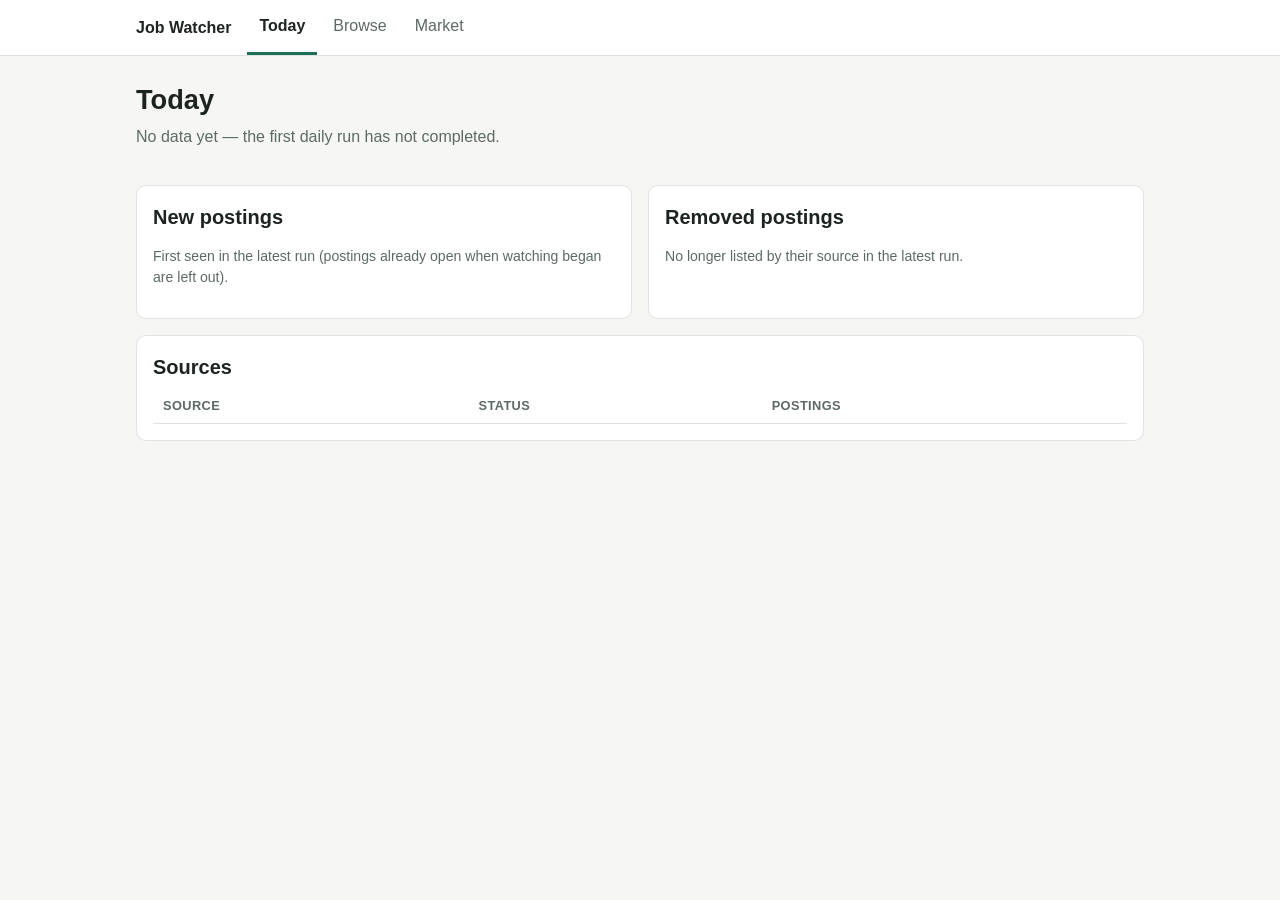
==== index.html @ 637df3ca "Add site pages, shared styles, charts, manifest, service worker and README" ====
<!doctype html>
<html lang="en">
<head>
<meta charset="utf-8">
<meta name="viewport" content="width=device-width, initial-scale=1">
<title>Today · Job Watcher</title>
<meta name="description" content="What changed in the latest daily run.">
<meta name="theme-color" content="#1f6f54">
<link rel="manifest" href="manifest.webmanifest">
<link rel="icon" href="icon-192.png">
<link rel="apple-touch-icon" href="icon-192.png">
<link rel="stylesheet" href="style.css">
</head>
<body>
<main>
  <h1>Today</h1>
  <p class="sub" id="last-run">Loading…</p>
  <div class="stats" id="stats"></div>
  <div class="cols">
    <section class="card"><h2>New postings</h2><p class="muted">First seen in the latest run (postings already open when watching began are left out).</p><ul class="plain" id="new"></ul></section>
    <section class="card"><h2>Removed postings</h2><p class="muted">No longer listed by their source in the latest run.</p><ul class="plain" id="removed"></ul></section>
  </div>
  <section class="card"><h2>Sources</h2><table><thead><tr><th>Source</th><th>Status</th><th>Postings</th></tr></thead><tbody id="sources"></tbody></table></section>
</main>
<script src="app.js"></script>
<script src="today.js"></script>
</body>
</html>
---- style.css ----
:root {
  --bg: #f6f7f4; --surface: #ffffff; --text: #1d2420; --muted: #5d6a63;
  --line: #dfe4de; --accent: #1f6f54; --accent-ink: #ffffff; --accent-soft: #e2f1ea;
  --warn: #b3441f; --warn-soft: #f9e6df; --star: #d99a00;
  --c1: #1f6f54; --c2: #c27a12; --c3: #3b6ea8; --c4: #8a4f9e;
  --font: -apple-system, BlinkMacSystemFont, "Segoe UI", Roboto, "Helvetica Neue", Arial, sans-serif;
}
@media (prefers-color-scheme: dark) {
  :root {
    --bg: #131815; --surface: #1c231f; --text: #e8eee9; --muted: #9aa8a0;
    --line: #2f3a34; --accent: #57c29a; --accent-ink: #0c1511; --accent-soft: #223a30;
    --warn: #f0906a; --warn-soft: #3b2a22; --star: #f0c040;
    --c1: #57c29a; --c2: #e3a64a; --c3: #7fb0e6; --c4: #c79be0;
  }
}
* { box-sizing: border-box; }
body { margin: 0; background: var(--bg); color: var(--text); font: 16px/1.5 var(--font); }
a { color: var(--accent); }
.nav { background: var(--surface); border-bottom: 1px solid var(--line); position: sticky; top: 0; z-index: 5; }
.nav-inner { max-width: 1040px; margin: 0 auto; padding: 0 16px; display: flex; align-items: center; gap: 4px; flex-wrap: wrap; }
.brand { font-weight: 700; margin-right: 12px; padding: 12px 0; color: var(--text); text-decoration: none; }
.nav a.link { padding: 14px 12px; color: var(--muted); text-decoration: none; border-bottom: 3px solid transparent; }
.nav a.link:hover { color: var(--text); }
.nav a.link[aria-current="page"] { color: var(--text); border-bottom-color: var(--accent); font-weight: 600; }
main { max-width: 1040px; margin: 0 auto; padding: 24px 16px 64px; }
h1 { font-size: 1.7rem; margin: 0 0 4px; }
h2 { font-size: 1.25rem; margin: 0 0 6px; }
.sub { color: var(--muted); margin: 0 0 20px; }
.card { background: var(--surface); border: 1px solid var(--line); border-radius: 10px; padding: 16px; margin-bottom: 16px; }
.stats { display: grid; grid-template-columns: repeat(auto-fit, minmax(150px, 1fr)); gap: 12px; margin-bottom: 16px; }
.stat { background: var(--surface); border: 1px solid var(--line); border-radius: 10px; padding: 14px 16px; }
.stat .n { font-size: 1.9rem; font-weight: 700; line-height: 1.1; }
.stat .l { color: var(--muted); font-size: .85rem; }
table { width: 100%; border-collapse: collapse; font-size: .92rem; }
th, td { text-align: left; padding: 8px 10px; border-bottom: 1px solid var(--line); vertical-align: top; }
th { color: var(--muted); font-weight: 600; font-size: .8rem; text-transform: uppercase; letter-spacing: .03em; }
.pill { display: inline-block; padding: 1px 9px; border-radius: 99px; font-size: .78rem; font-weight: 600; }
.pill.ok { background: var(--accent-soft); color: var(--accent); }
.pill.bad { background: var(--warn-soft); color: var(--warn); }
.cols { display: grid; grid-template-columns: 1fr 1fr; gap: 16px; }
@media (max-width: 720px) { .cols { grid-template-columns: 1fr; } }
ul.plain { list-style: none; margin: 0; padding: 0; }
ul.plain li { padding: 8px 0; border-bottom: 1px solid var(--line); }
ul.plain li:last-child { border-bottom: 0; }
.muted { color: var(--muted); font-size: .88rem; }
.controls { display: flex; flex-wrap: wrap; gap: 10px; align-items: end; margin-bottom: 14px; }
.controls label { display: flex; flex-direction: column; font-size: .78rem; color: var(--muted); gap: 3px; }
input, select, button { font: inherit; color: var(--text); background: var(--surface); border: 1px solid var(--line); border-radius: 8px; padding: 7px 10px; }
button { cursor: pointer; }
button.primary { background: var(--accent); color: var(--accent-ink); border-color: var(--accent); }
.seg { display: inline-flex; border: 1px solid var(--line); border-radius: 8px; overflow: hidden; }
.seg button { border: 0; border-radius: 0; background: var(--surface); }
.seg button[aria-pressed="true"] { background: var(--accent); color: var(--accent-ink); }
.job { display: grid; grid-template-columns: auto 1fr auto; gap: 12px; align-items: center; padding: 10px 0; border-bottom: 1px solid var(--line); }
.job .t { font-weight: 600; }
.star { border: 0; background: none; font-size: 1.4rem; line-height: 1; padding: 2px 6px; color: var(--muted); }
.star[aria-pressed="true"] { color: var(--star); }
.apply { text-decoration: none; border: 1px solid var(--accent); border-radius: 8px; padding: 6px 12px; font-weight: 600; white-space: nowrap; }
.chart { width: 100%; overflow-x: auto; }
.chart svg { display: block; width: 100%; height: auto; }
.chart text { fill: var(--muted); font: 11px var(--font); }
.legend { display: flex; gap: 14px; font-size: .85rem; color: var(--muted); margin-top: 6px; }
.legend i { display: inline-block; width: 10px; height: 10px; border-radius: 2px; margin-right: 5px; }
.empty { color: var(--muted); font-style: italic; }
.offline { background: var(--warn-soft); color: var(--warn); padding: 8px 16px; text-align: center; font-size: .9rem; }
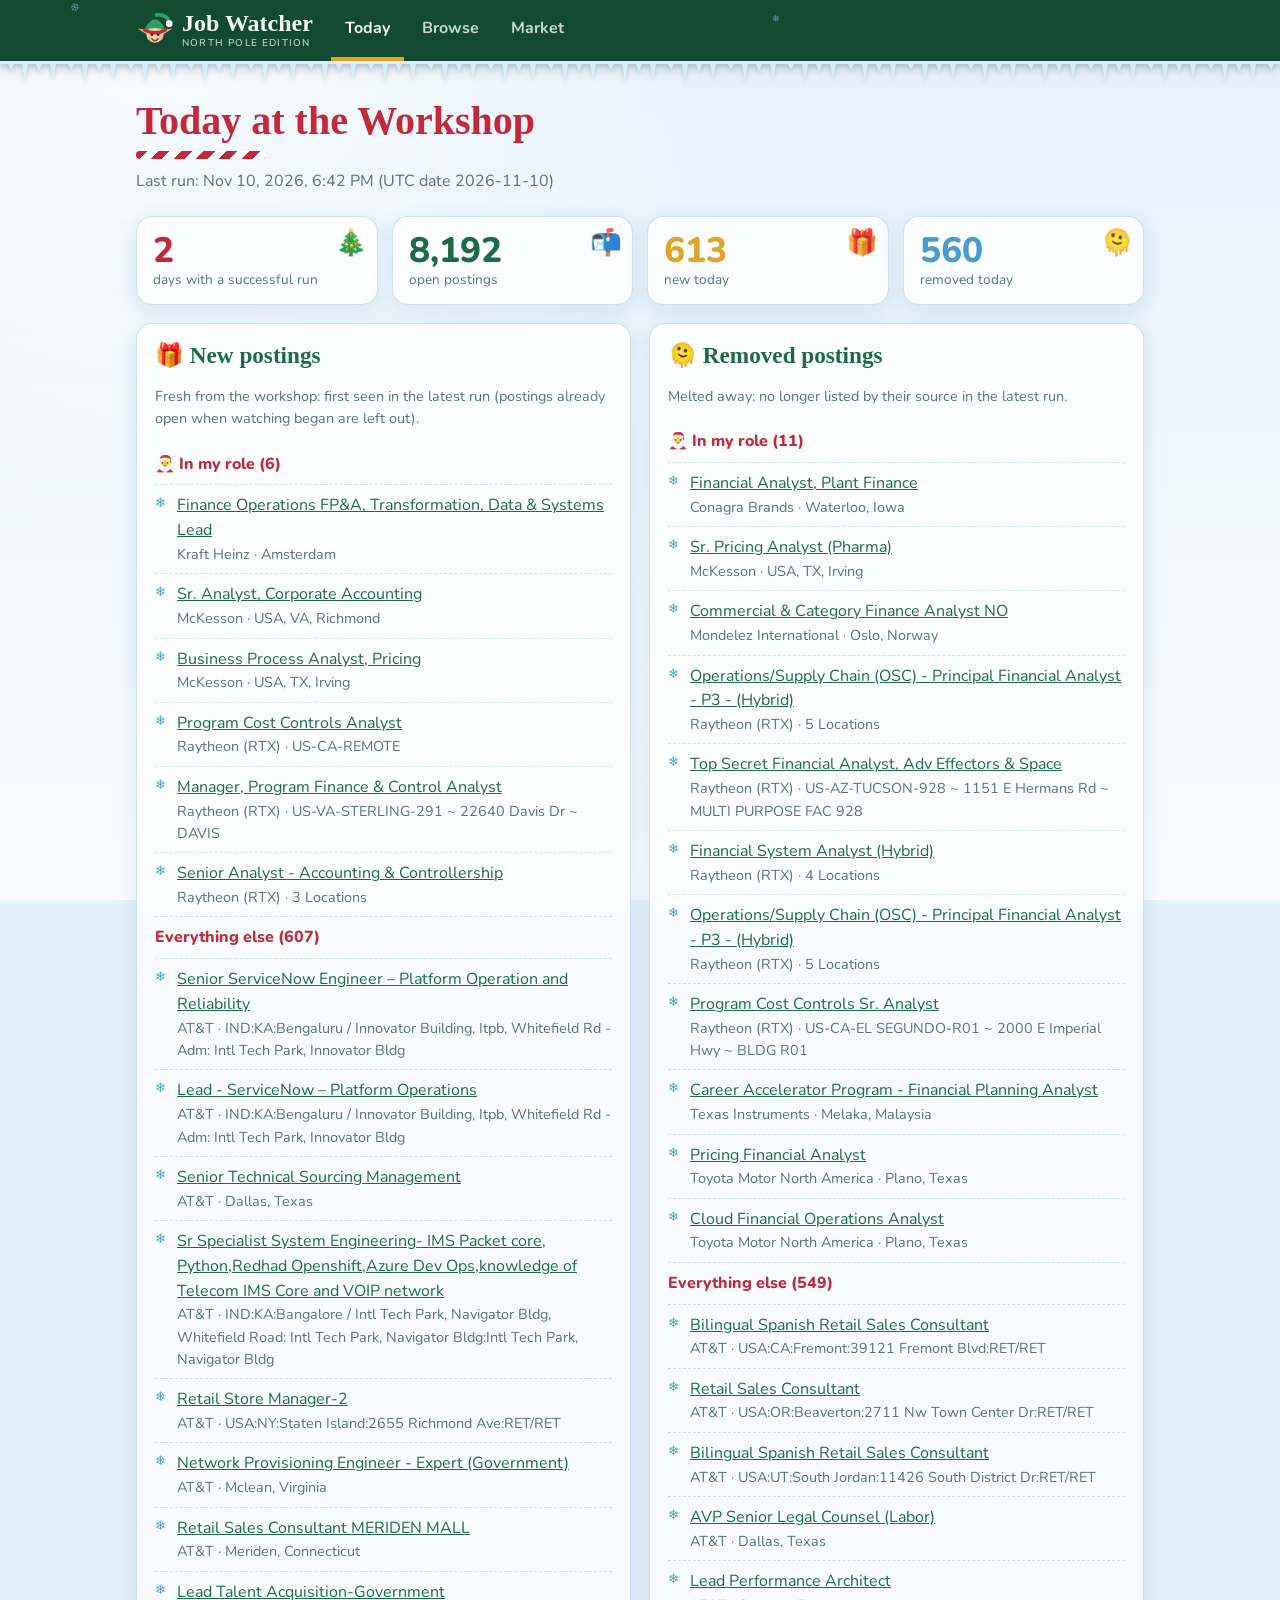
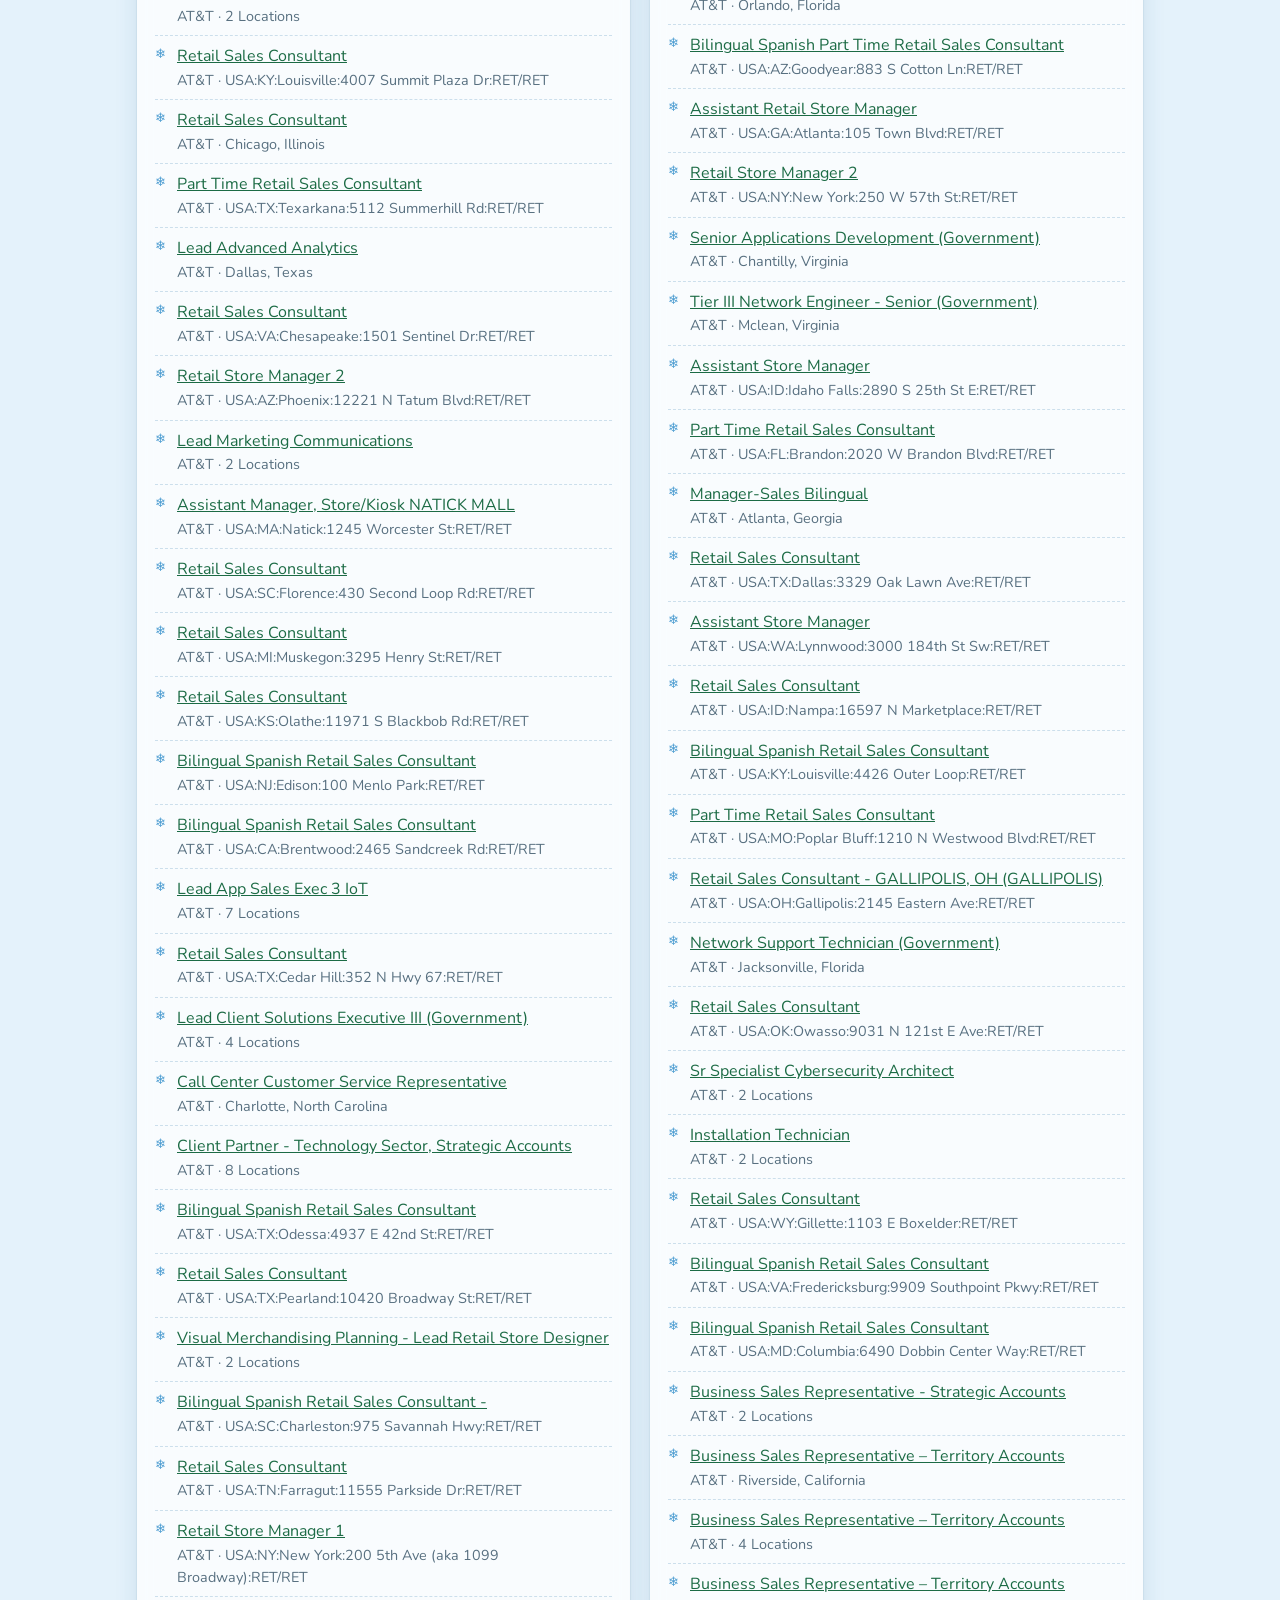
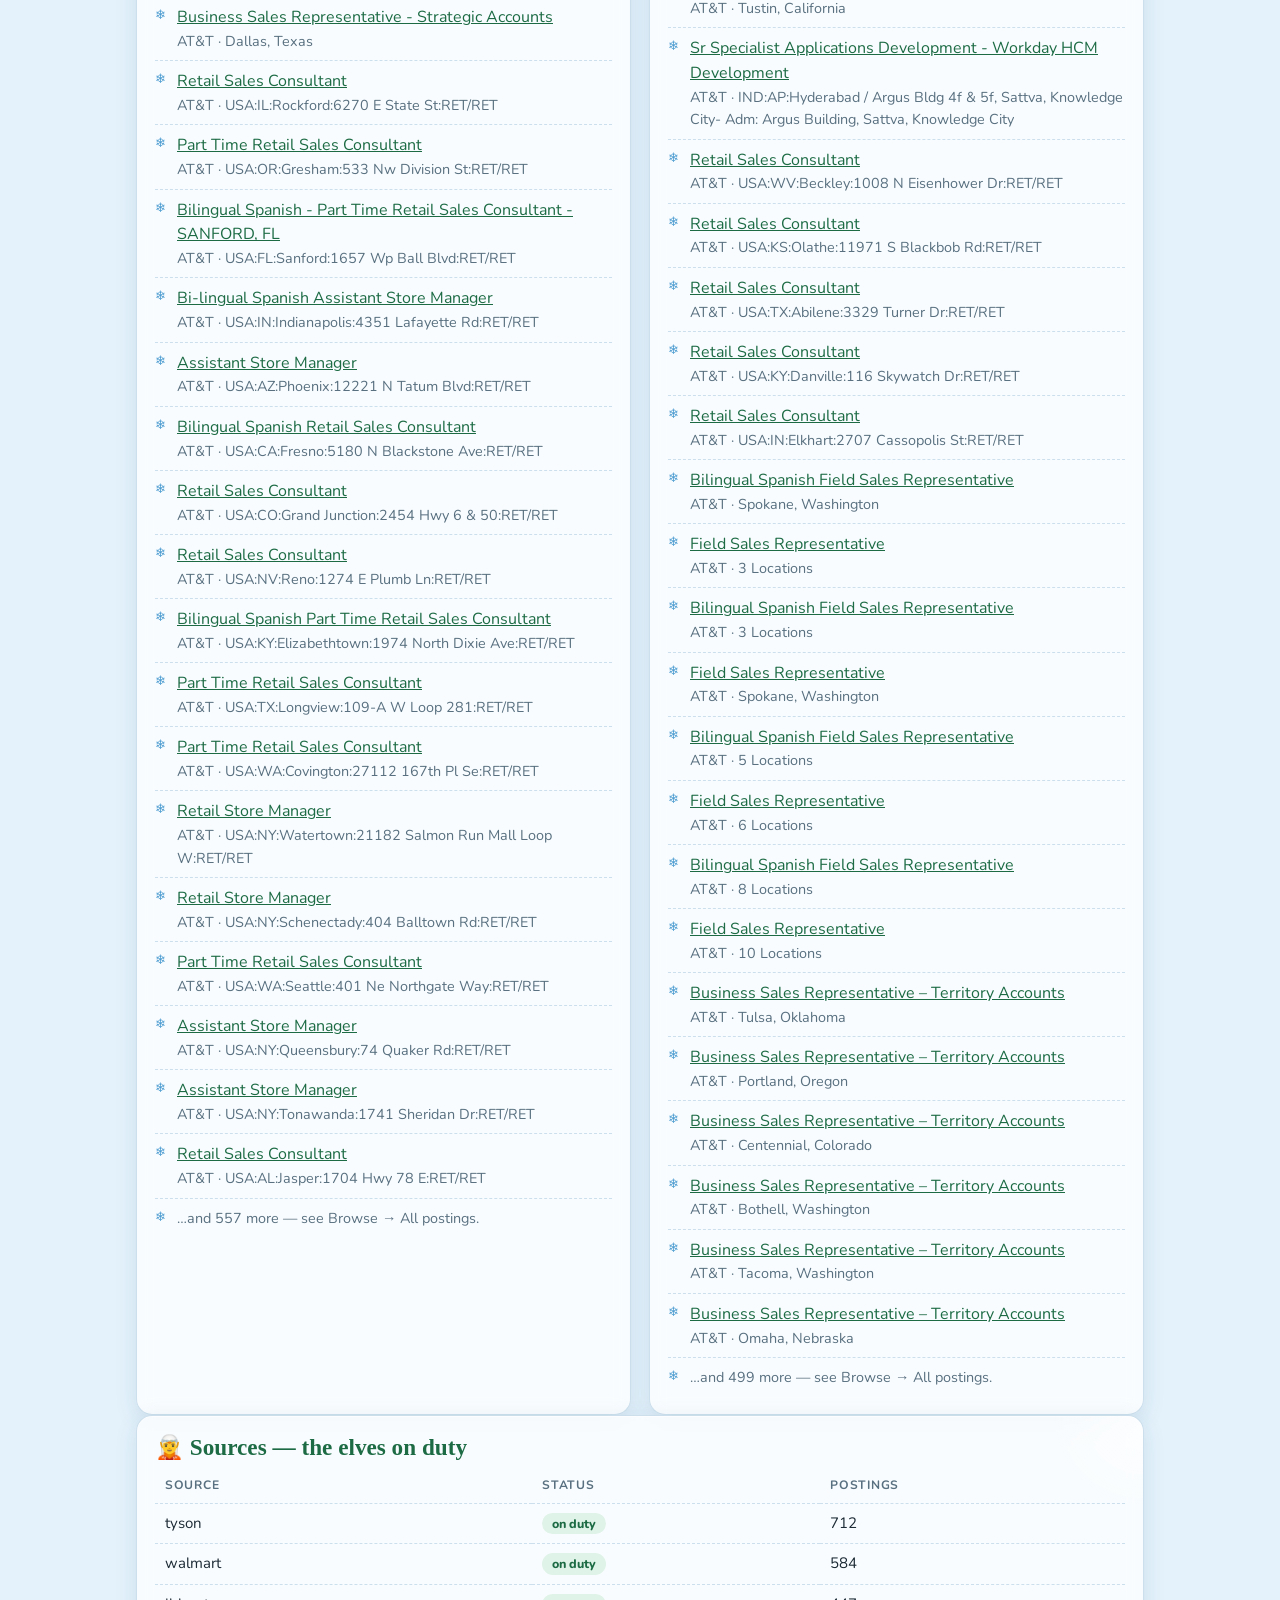
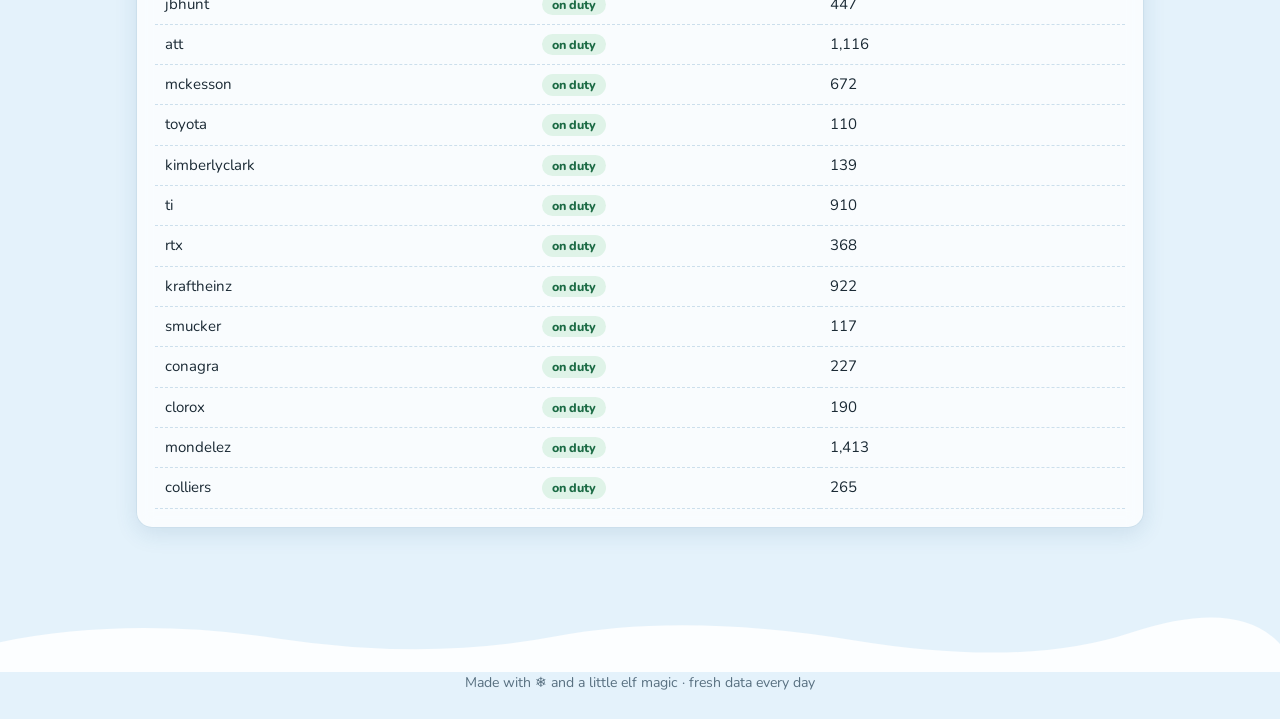
==== commit c95bfe56: "Add North Pole theme: elf, snow, freeze-over transitions, Santa's sleigh" ====
--- a/index.html
+++ b/index.html
@@ -5,24 +5,30 @@
 <meta name="viewport" content="width=device-width, initial-scale=1">
 <title>Today · Job Watcher</title>
 <meta name="description" content="What changed in the latest daily run.">
-<meta name="theme-color" content="#1f6f54">
+<meta name="theme-color" content="#124a30">
 <link rel="manifest" href="manifest.webmanifest">
 <link rel="icon" href="icon-192.png">
 <link rel="apple-touch-icon" href="icon-192.png">
 <link rel="stylesheet" href="style.css">
+<link rel="preconnect" href="https://fonts.googleapis.com">
+<link rel="preconnect" href="https://fonts.gstatic.com" crossorigin>
+<link href="https://fonts.googleapis.com/css2?family=Mountains+of+Christmas:wght@700&family=Nunito:wght@400;600;700;800&display=swap" rel="stylesheet">
+<script>try{if(sessionStorage.getItem("jw.frost"))document.documentElement.classList.add("frosted")}catch(e){}</script>
+
 </head>
 <body>
 <main>
-  <h1>Today</h1>
+  <h1 data-sleigh>Today at the Workshop</h1>
   <p class="sub" id="last-run">Loading…</p>
   <div class="stats" id="stats"></div>
   <div class="cols">
-    <section class="card"><h2>New postings</h2><p class="muted">First seen in the latest run (postings already open when watching began are left out).</p><ul class="plain" id="new"></ul></section>
-    <section class="card"><h2>Removed postings</h2><p class="muted">No longer listed by their source in the latest run.</p><ul class="plain" id="removed"></ul></section>
+    <section class="card"><h2>🎁 New postings</h2><p class="muted">Fresh from the workshop: first seen in the latest run (postings already open when watching began are left out).</p><ul class="plain" id="new"></ul></section>
+    <section class="card"><h2>🫠 Removed postings</h2><p class="muted">Melted away: no longer listed by their source in the latest run.</p><ul class="plain" id="removed"></ul></section>
   </div>
-  <section class="card"><h2>Sources</h2><table><thead><tr><th>Source</th><th>Status</th><th>Postings</th></tr></thead><tbody id="sources"></tbody></table></section>
+  <section class="card"><h2>🧝 Sources — the elves on duty</h2><table><thead><tr><th>Source</th><th>Status</th><th>Postings</th></tr></thead><tbody id="sources"></tbody></table></section>
 </main>
 <script src="app.js"></script>
 <script src="today.js"></script>
+<script src="theme.js"></script>
 </body>
 </html>
--- a/style.css
+++ b/style.css
@@ -1,65 +1,180 @@
+/* North Pole theme: shared by all three pages. */
 :root {
-  --bg: #f6f7f4; --surface: #ffffff; --text: #1d2420; --muted: #5d6a63;
-  --line: #dfe4de; --accent: #1f6f54; --accent-ink: #ffffff; --accent-soft: #e2f1ea;
-  --warn: #b3441f; --warn-soft: #f9e6df; --star: #d99a00;
-  --c1: #1f6f54; --c2: #c27a12; --c3: #3b6ea8; --c4: #8a4f9e;
-  --font: -apple-system, BlinkMacSystemFont, "Segoe UI", Roboto, "Helvetica Neue", Arial, sans-serif;
+  --bg-1: #e4f2fb; --bg-2: #f7fbfe;
+  --surface: rgba(255, 255, 255, .78); --surface-solid: #ffffff;
+  --text: #1b2a35; --muted: #587080; --line: rgba(120, 170, 200, .35);
+  --pine: #1c6b45; --pine-dark: #124a30; --berry: #c4283a; --gold: #e0a526;
+  --accent: var(--pine); --accent-ink: #ffffff; --accent-soft: #dff3e8;
+  --warn: #b3261e; --warn-soft: #fde7e4; --star: #e0a526;
+  --nav-bg: #124a30; --nav-text: #f4fff8; --flake: rgba(120, 170, 205, .9);
+  --c1: #1c6b45; --c2: #c4283a; --c3: #e0a526; --c4: #4a9bd0;
+  --frost-bg:
+    url("data:image/svg+xml;utf8,<svg xmlns='http://www.w3.org/2000/svg' width='260' height='260'><filter id='f'><feTurbulence type='fractalNoise' baseFrequency='.85' numOctaves='3' seed='4'/><feColorMatrix values='0 0 0 0 1  0 0 0 0 1  0 0 0 0 1  0 0 0 1.1 -.35'/></filter><rect width='100%' height='100%' filter='url(%23f)'/></svg>"),
+    radial-gradient(ellipse at 25% 15%, rgba(255,255,255,.95), transparent 45%),
+    linear-gradient(160deg, #d6eefa, #a9d8f0 50%, #e3f4fc);
+  --head: "Mountains of Christmas", "Trebuchet MS", Georgia, serif;
+  --font: "Nunito", -apple-system, BlinkMacSystemFont, "Segoe UI", Roboto, Arial, sans-serif;
 }
 @media (prefers-color-scheme: dark) {
   :root {
-    --bg: #131815; --surface: #1c231f; --text: #e8eee9; --muted: #9aa8a0;
-    --line: #2f3a34; --accent: #57c29a; --accent-ink: #0c1511; --accent-soft: #223a30;
-    --warn: #f0906a; --warn-soft: #3b2a22; --star: #f0c040;
-    --c1: #57c29a; --c2: #e3a64a; --c3: #7fb0e6; --c4: #c79be0;
+    --bg-1: #091626; --bg-2: #123350;
+    --surface: rgba(18, 42, 66, .72); --surface-solid: #14304a;
+    --text: #e9f5fc; --muted: #93b2c6; --line: rgba(130, 190, 225, .25);
+    --pine: #5fd49c; --berry: #ff6f7f; --gold: #ffd166;
+    --accent: #5fd49c; --accent-ink: #062116; --accent-soft: #17402f;
+    --warn: #ff8e83; --warn-soft: #43201f; --star: #ffd166;
+    --nav-bg: #0b2a3f; --nav-text: #e9f5fc; --flake: rgba(255, 255, 255, .92);
+    --c1: #5fd49c; --c2: #ff6f7f; --c3: #ffd166; --c4: #7cc4f0;
+    --frost-bg:
+      url("data:image/svg+xml;utf8,<svg xmlns='http://www.w3.org/2000/svg' width='260' height='260'><filter id='f'><feTurbulence type='fractalNoise' baseFrequency='.85' numOctaves='3' seed='4'/><feColorMatrix values='0 0 0 0 .8  0 0 0 0 .93  0 0 0 0 1  0 0 0 1.1 -.35'/></filter><rect width='100%' height='100%' filter='url(%23f)'/></svg>"),
+      radial-gradient(ellipse at 25% 15%, rgba(190,230,255,.55), transparent 45%),
+      linear-gradient(160deg, #1d4a6c, #2f6f98 50%, #17405e);
   }
 }
 * { box-sizing: border-box; }
-body { margin: 0; background: var(--bg); color: var(--text); font: 16px/1.5 var(--font); }
+html { background: var(--bg-1); }
+body {
+  margin: 0; color: var(--text); font: 16px/1.55 var(--font); min-height: 100vh;
+  background:
+    radial-gradient(circle at 12% 0%, rgba(255,255,255,.7), transparent 40%),
+    linear-gradient(180deg, var(--bg-1), var(--bg-2));
+  background-attachment: fixed;
+}
 a { color: var(--accent); }
-.nav { background: var(--surface); border-bottom: 1px solid var(--line); position: sticky; top: 0; z-index: 5; }
+
+/* ---------- navigation with icicles ---------- */
+.nav { background: var(--nav-bg); position: sticky; top: 0; z-index: 20; box-shadow: 0 4px 14px rgba(10, 40, 60, .25); }
+.nav::after {
+  content: ""; position: absolute; left: 0; right: 0; top: 100%; height: 22px; pointer-events: none;
+  background: url("data:image/svg+xml;utf8,<svg xmlns='http://www.w3.org/2000/svg' width='60' height='22' viewBox='0 0 60 22'><path d='M0 0H60V3 L56 3 L53 18 L50 3 L42 3 L39 11 L36 3 L28 3 L25 21 L22 3 L14 3 L11 9 L8 3 L0 3Z' fill='%23d9f0fb' fill-opacity='.92'/></svg>") repeat-x top left / 60px 22px;
+  filter: drop-shadow(0 2px 2px rgba(0, 30, 60, .2));
+}
 .nav-inner { max-width: 1040px; margin: 0 auto; padding: 0 16px; display: flex; align-items: center; gap: 4px; flex-wrap: wrap; }
-.brand { font-weight: 700; margin-right: 12px; padding: 12px 0; color: var(--text); text-decoration: none; }
-.nav a.link { padding: 14px 12px; color: var(--muted); text-decoration: none; border-bottom: 3px solid transparent; }
-.nav a.link:hover { color: var(--text); }
-.nav a.link[aria-current="page"] { color: var(--text); border-bottom-color: var(--accent); font-weight: 600; }
-main { max-width: 1040px; margin: 0 auto; padding: 24px 16px 64px; }
-h1 { font-size: 1.7rem; margin: 0 0 4px; }
-h2 { font-size: 1.25rem; margin: 0 0 6px; }
-.sub { color: var(--muted); margin: 0 0 20px; }
-.card { background: var(--surface); border: 1px solid var(--line); border-radius: 10px; padding: 16px; margin-bottom: 16px; }
-.stats { display: grid; grid-template-columns: repeat(auto-fit, minmax(150px, 1fr)); gap: 12px; margin-bottom: 16px; }
-.stat { background: var(--surface); border: 1px solid var(--line); border-radius: 10px; padding: 14px 16px; }
-.stat .n { font-size: 1.9rem; font-weight: 700; line-height: 1.1; }
+.brand { display: flex; align-items: center; gap: 8px; font: 700 1.5rem/1 var(--head); margin-right: 14px; padding: 8px 0; color: var(--nav-text); text-decoration: none; }
+.brand svg { width: 38px; height: 38px; transition: transform .3s; }
+.brand:hover svg { transform: rotate(-10deg) scale(1.12); }
+.brand small { display: block; font: 600 .62rem/1.1 var(--font); letter-spacing: .12em; text-transform: uppercase; opacity: .75; margin-top: 3px; }
+.nav a.link { padding: 16px 14px; color: var(--nav-text); opacity: .8; text-decoration: none; font-weight: 700; border-bottom: 4px solid transparent; transition: opacity .2s, border-color .2s; }
+.nav a.link:hover { opacity: 1; border-bottom-color: rgba(255, 255, 255, .5); }
+.nav a.link[aria-current="page"] { opacity: 1; border-bottom-color: var(--gold); }
+
+main { max-width: 1040px; margin: 0 auto; padding: 38px 16px 40px; position: relative; }
+h1 { font: 700 2.5rem/1.1 var(--head); margin: 0 0 4px; color: var(--berry); }
+h1::after { content: ""; display: block; width: 130px; height: 8px; margin-top: 8px; border-radius: 4px;
+  background: repeating-linear-gradient(135deg, var(--berry) 0 8px, #fff 8px 16px); }
+h2 { font: 700 1.45rem/1.2 var(--head); margin: 0 0 6px; color: var(--pine); }
+.sub { color: var(--muted); margin: 10px 0 22px; }
+.muted { color: var(--muted); font-size: .9rem; }
+.empty { color: var(--muted); font-style: italic; }
+
+/* ---------- frosted-glass cards ---------- */
+.card, .stat {
+  position: relative; background: var(--surface); border: 1px solid var(--line); border-radius: 16px; padding: 18px;
+  margin-bottom: 18px; backdrop-filter: blur(8px); -webkit-backdrop-filter: blur(8px);
+  box-shadow: 0 6px 22px rgba(30, 90, 130, .12), inset 0 1px 0 rgba(255, 255, 255, .5);
+  transition: transform .25s, box-shadow .25s;
+}
+.card::before { content: ""; position: absolute; top: 0; right: 0; width: 90px; height: 90px; border-radius: 0 16px 0 0; pointer-events: none;
+  background: radial-gradient(circle at 100% 0, rgba(255, 255, 255, .85), transparent 70%); opacity: .7; }
+.card:hover, .stat:hover { transform: translateY(-3px); box-shadow: 0 12px 30px rgba(30, 90, 130, .2), 0 0 0 1px rgba(190, 230, 250, .8); }
+.stats { display: grid; grid-template-columns: repeat(auto-fit, minmax(160px, 1fr)); gap: 14px; margin-bottom: 18px; }
+.stat { margin: 0; padding: 14px 16px; overflow: hidden; }
+.stat .ico { position: absolute; right: 10px; top: 6px; font-size: 1.6rem; opacity: .9; }
+.stat .n { font: 800 2.2rem/1.1 var(--font); color: var(--berry); }
+.stat:nth-child(2) .n { color: var(--pine); } .stat:nth-child(3) .n { color: var(--gold); } .stat:nth-child(4) .n { color: var(--c4); }
 .stat .l { color: var(--muted); font-size: .85rem; }
-table { width: 100%; border-collapse: collapse; font-size: .92rem; }
-th, td { text-align: left; padding: 8px 10px; border-bottom: 1px solid var(--line); vertical-align: top; }
-th { color: var(--muted); font-weight: 600; font-size: .8rem; text-transform: uppercase; letter-spacing: .03em; }
-.pill { display: inline-block; padding: 1px 9px; border-radius: 99px; font-size: .78rem; font-weight: 600; }
+
+table { width: 100%; border-collapse: collapse; font-size: .94rem; }
+th, td { text-align: left; padding: 8px 10px; border-bottom: 1px dashed var(--line); vertical-align: top; }
+th { color: var(--muted); font-size: .76rem; text-transform: uppercase; letter-spacing: .06em; }
+.pill { display: inline-block; padding: 1px 10px; border-radius: 99px; font-size: .78rem; font-weight: 800; }
 .pill.ok { background: var(--accent-soft); color: var(--accent); }
 .pill.bad { background: var(--warn-soft); color: var(--warn); }
-.cols { display: grid; grid-template-columns: 1fr 1fr; gap: 16px; }
-@media (max-width: 720px) { .cols { grid-template-columns: 1fr; } }
+.cols { display: grid; grid-template-columns: 1fr 1fr; gap: 18px; }
+.cols .card { margin: 0; }
+@media (max-width: 720px) { .cols { grid-template-columns: 1fr; } .cols .card { margin-bottom: 18px; } h1 { font-size: 2rem; } }
 ul.plain { list-style: none; margin: 0; padding: 0; }
-ul.plain li { padding: 8px 0; border-bottom: 1px solid var(--line); }
+ul.plain li { padding: 8px 0 8px 22px; border-bottom: 1px dashed var(--line); position: relative; }
+ul.plain li::before { content: "❄"; position: absolute; left: 0; top: 9px; font-size: .8rem; color: var(--c4); }
+ul.plain li.head::before, ul.plain li.empty::before { content: ""; }
+ul.plain li.head { padding-left: 0; font-weight: 800; color: var(--berry); }
 ul.plain li:last-child { border-bottom: 0; }
-.muted { color: var(--muted); font-size: .88rem; }
-.controls { display: flex; flex-wrap: wrap; gap: 10px; align-items: end; margin-bottom: 14px; }
-.controls label { display: flex; flex-direction: column; font-size: .78rem; color: var(--muted); gap: 3px; }
-input, select, button { font: inherit; color: var(--text); background: var(--surface); border: 1px solid var(--line); border-radius: 8px; padding: 7px 10px; }
-button { cursor: pointer; }
-button.primary { background: var(--accent); color: var(--accent-ink); border-color: var(--accent); }
-.seg { display: inline-flex; border: 1px solid var(--line); border-radius: 8px; overflow: hidden; }
-.seg button { border: 0; border-radius: 0; background: var(--surface); }
-.seg button[aria-pressed="true"] { background: var(--accent); color: var(--accent-ink); }
-.job { display: grid; grid-template-columns: auto 1fr auto; gap: 12px; align-items: center; padding: 10px 0; border-bottom: 1px solid var(--line); }
-.job .t { font-weight: 600; }
-.star { border: 0; background: none; font-size: 1.4rem; line-height: 1; padding: 2px 6px; color: var(--muted); }
-.star[aria-pressed="true"] { color: var(--star); }
-.apply { text-decoration: none; border: 1px solid var(--accent); border-radius: 8px; padding: 6px 12px; font-weight: 600; white-space: nowrap; }
+
+/* ---------- controls ---------- */
+.controls { display: flex; flex-wrap: wrap; gap: 12px; align-items: end; margin-bottom: 14px; }
+.controls label { display: flex; flex-direction: column; font-size: .78rem; font-weight: 700; color: var(--muted); gap: 3px; }
+input, select, button { font: inherit; color: var(--text); background: var(--surface-solid); border: 1px solid var(--line); border-radius: 10px; padding: 8px 11px; }
+input:focus, select:focus, button:focus-visible, a:focus-visible { outline: 3px solid var(--c4); outline-offset: 1px; }
+button { cursor: pointer; font-weight: 700; transition: transform .15s, background .2s; }
+button:hover { transform: translateY(-1px); }
+.seg { display: inline-flex; border: 2px solid var(--pine); border-radius: 12px; overflow: hidden; }
+.seg button { border: 0; border-radius: 0; background: transparent; color: var(--pine); }
+.seg button[aria-pressed="true"] { background: var(--berry); color: #fff; }
+#shortlist-only[aria-pressed="true"] { background: var(--gold); color: #3a2a00; border-color: var(--gold); }
+
+/* ---------- postings ---------- */
+.job { display: grid; grid-template-columns: auto 1fr auto; gap: 12px; align-items: center; padding: 12px 10px; margin: 0 -10px;
+  border-bottom: 1px dashed var(--line); border-radius: 10px; transition: background .2s, box-shadow .2s; }
+.job:hover { background: linear-gradient(90deg, rgba(190, 230, 250, .35), transparent); box-shadow: inset 4px 0 0 var(--berry); }
+.job .t { font-weight: 800; }
+.star { border: 0; background: none; font-size: 1.55rem; line-height: 1; padding: 2px 6px; color: var(--muted); }
+.star:hover { color: var(--gold); transform: scale(1.2) rotate(10deg); }
+.star[aria-pressed="true"] { color: var(--star); text-shadow: 0 0 10px var(--gold); animation: pop .5s; }
+@keyframes pop { 0% { transform: scale(.4) rotate(-40deg); } 60% { transform: scale(1.4) rotate(15deg); } 100% { transform: scale(1); } }
+.apply { text-decoration: none; border-radius: 10px; padding: 7px 14px; font-weight: 800; white-space: nowrap; color: #fff;
+  background: repeating-linear-gradient(135deg, var(--berry) 0 10px, #e24a5a 10px 20px); box-shadow: 0 2px 0 rgba(0, 0, 0, .15); transition: transform .15s; }
+.apply:hover { transform: translateY(-2px) rotate(-1.5deg); }
+
+/* ---------- charts ---------- */
 .chart { width: 100%; overflow-x: auto; }
 .chart svg { display: block; width: 100%; height: auto; }
 .chart text { fill: var(--muted); font: 11px var(--font); }
+.chart rect { transform-box: fill-box; transform-origin: 50% 100%; animation: grow .7s cubic-bezier(.2, .8, .3, 1) both; }
+@keyframes grow { from { transform: scaleY(.05); opacity: 0; } }
 .legend { display: flex; gap: 14px; font-size: .85rem; color: var(--muted); margin-top: 6px; }
-.legend i { display: inline-block; width: 10px; height: 10px; border-radius: 2px; margin-right: 5px; }
-.empty { color: var(--muted); font-style: italic; }
-.offline { background: var(--warn-soft); color: var(--warn); padding: 8px 16px; text-align: center; font-size: .9rem; }
+.legend i { display: inline-block; width: 10px; height: 10px; border-radius: 3px; margin-right: 5px; }
+
+.offline { background: var(--warn-soft); color: var(--warn); padding: 8px 16px; text-align: center; font-size: .9rem; font-weight: 700; }
+
+/* ---------- elf empty state & footer snow bank ---------- */
+.elf-empty { display: flex; align-items: center; gap: 14px; color: var(--muted); font-style: italic; }
+.elf-empty svg { width: 54px; height: 54px; flex: none; }
+.snowbank { position: relative; margin-top: 30px; padding: 56px 16px 26px; text-align: center; color: var(--muted); font-size: .88rem;
+  background: url("data:image/svg+xml;utf8,<svg xmlns='http://www.w3.org/2000/svg' viewBox='0 0 1200 60' preserveAspectRatio='none'><path d='M0 60V28Q120 0 260 24T520 22T800 26T1060 18T1200 30V60Z' fill='white' fill-opacity='.9'/></svg>") no-repeat top / 100% 56px; }
+@media (prefers-color-scheme: dark) { .snowbank { background-blend-mode: normal; filter: brightness(.8); } }
+
+/* ---------- canvas snow ---------- */
+#snow { position: fixed; inset: 0; width: 100%; height: 100%; pointer-events: none; z-index: 10000; }
+
+/* ---------- Santa's sleigh ---------- */
+#sleigh { position: fixed; top: 14vh; left: 0; width: 360px; max-width: 70vw; z-index: 9990; pointer-events: none; transform: translateX(-120%); }
+#sleigh.fly { animation: fly 5.5s cubic-bezier(.4, .1, .6, .9) forwards; }
+@keyframes fly {
+  0% { transform: translate(-120%, 30px) rotate(6deg); }
+  35% { transform: translate(35vw, -30px) rotate(-3deg); }
+  70% { transform: translate(75vw, 20px) rotate(4deg); }
+  100% { transform: translate(115vw, -40px) rotate(-5deg); }
+}
+
+/* ---------- freezing over ---------- */
+.frost { position: fixed; inset: 0; z-index: 9999; pointer-events: none; background: var(--frost-bg);
+  clip-path: circle(0 at var(--x, 50%) var(--y, 50%)); transition: clip-path .75s cubic-bezier(.6, .05, .3, 1);
+  display: flex; align-items: center; justify-content: center; flex-direction: column; color: #2b5f80; }
+.frost.on { clip-path: circle(150vmax at var(--x, 50%) var(--y, 50%)); }
+.frost.instant { transition: none; }
+.frost .big { font-size: 5rem; animation: spin 3s linear infinite; text-shadow: 0 0 20px #fff; }
+.frost p { font: 700 1.6rem var(--head); margin: 0; text-shadow: 0 0 10px #fff; }
+@media (prefers-color-scheme: dark) { .frost { color: #d9f1ff; } }
+@keyframes spin { to { transform: rotate(360deg); } }
+html.frosted::before { content: ""; position: fixed; inset: 0; z-index: 9998; background: var(--frost-bg); }
+
+/* a card/results area icing over for a moment */
+.iced { position: relative; }
+.iced::after { content: ""; position: absolute; inset: 0; border-radius: 16px; pointer-events: none; z-index: 5; background: var(--frost-bg);
+  animation: iceover 1s ease forwards; }
+@keyframes iceover { 0% { clip-path: inset(0 100% 0 0); opacity: 1; } 35% { clip-path: inset(0 0 0 0); opacity: 1; } 100% { clip-path: inset(0 0 0 0); opacity: 0; } }
+
+@media (prefers-reduced-motion: reduce) {
+  *, *::before, *::after { animation: none !important; transition: none !important; }
+  #snow, #sleigh { display: none; }
+}
